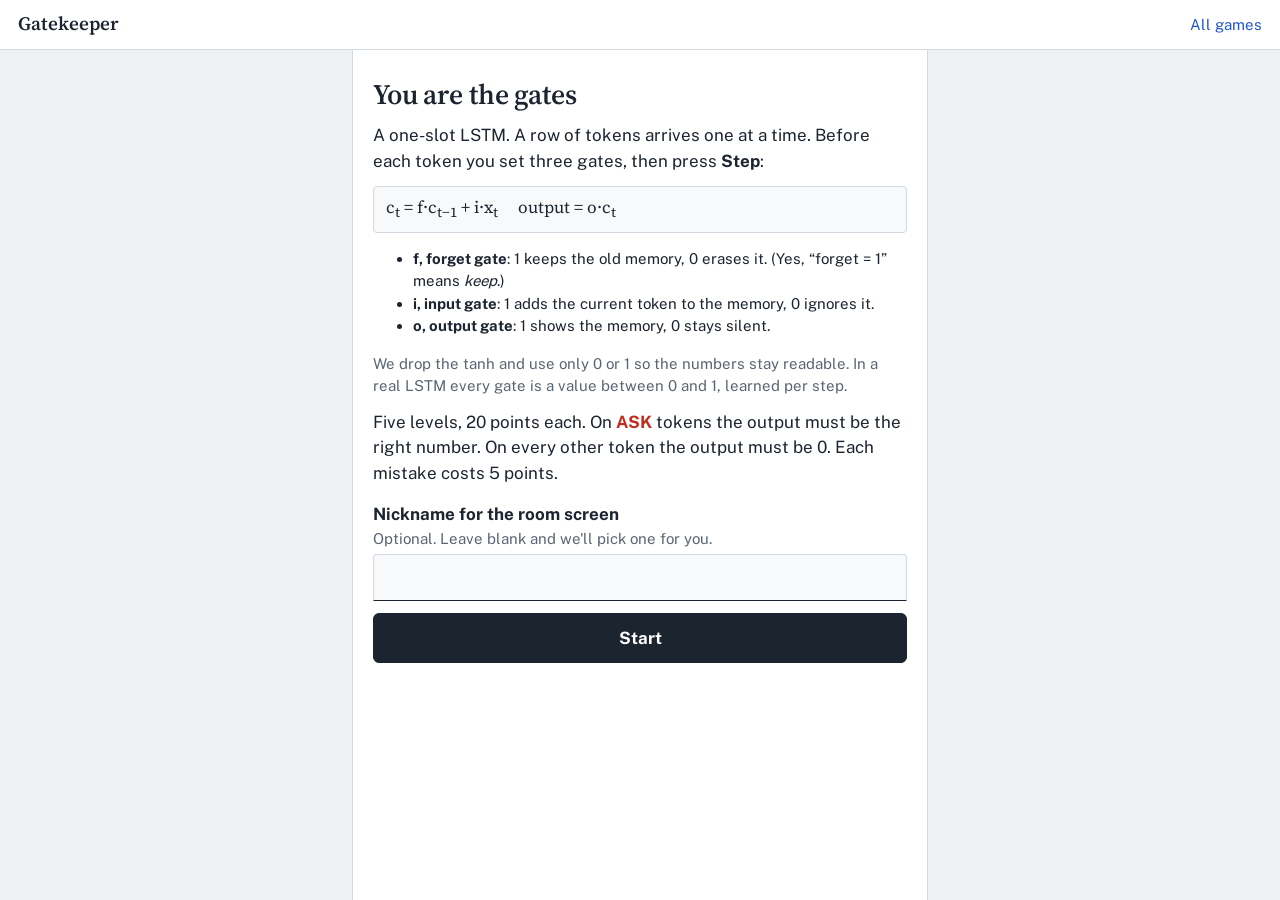
==== gatekeeper.html @ cf1b731d "QIPPG103 sequence models and RL: three classroom games, slides, worksheets, case-study code Games: H" ====
<!doctype html>
<html lang="en">
<head>
<meta charset="utf-8">
<meta name="viewport" content="width=device-width, initial-scale=1">
<title>Gatekeeper</title>
<link rel="stylesheet" href="style.css">
<style>
  .tokens{display:flex;gap:6px;margin:6px 0 14px;flex-wrap:wrap}
  .tok{min-width:46px;border:1.5px solid var(--rule);border-radius:6px;padding:6px 4px;text-align:center;background:var(--paper)}
  .tok .v{font:600 20px/1.1 var(--serif)}
  .tok .k{font-size:11px;color:var(--muted);text-transform:uppercase;letter-spacing:.04em}
  .tok.now{border-color:var(--ink);box-shadow:0 0 0 2px var(--ink)}
  .tok.done{opacity:.45}
  .tok.store .k{color:var(--blue);font-weight:700}
  .tok.ask .k{color:var(--red);font-weight:700}
  .belt{display:flex;align-items:center;gap:12px;border:1px solid var(--rule);border-radius:6px;padding:10px 12px;margin:0 0 12px;background:var(--field)}
  .belt .lab{font-size:14px;color:var(--muted);flex:1}
  .belt .num{font:600 34px/1 var(--serif);font-variant-numeric:tabular-nums;min-width:2.2ch;text-align:right}
  .gates{display:grid;grid-template-columns:repeat(3,1fr);gap:8px;margin:0 0 12px}
  .gates.one{grid-template-columns:1fr}
  .gate{border:1.5px solid var(--ink);border-radius:6px;background:var(--paper);color:var(--ink);padding:10px 6px;font:700 15px/1.25 var(--ui);cursor:pointer;text-align:center}
  .gate small{display:block;font-weight:400;color:var(--muted);font-size:12px}
  .gate .st{font:600 26px/1.1 var(--serif);display:block}
  .gate.on{background:var(--ink);color:var(--paper)}
  .gate.on small{color:var(--paper);opacity:.8}
  table.trace{width:100%;border-collapse:collapse;font-size:14px;margin:6px 0 14px}
  table.trace th,table.trace td{border-bottom:1px solid var(--rule);padding:5px 4px;text-align:center}
  table.trace td.bad{color:var(--red);font-weight:700}
  table.trace td.ok{color:var(--blue);font-weight:700}
  .goal{border-left:3px solid var(--ink);padding:4px 0 4px 12px;margin:0 0 14px}
</style>
</head>
<body>
<header class="bar"><p class="title">Gatekeeper</p><a href="index.html">All games</a></header>
<main class="sheet">

  <section id="start">
    <h1>You are the gates</h1>
    <p>A one-slot LSTM. A row of tokens arrives one at a time. Before each token you set three gates, then press <b>Step</b>:</p>
    <p class="eq">c<sub>t</sub> = f·c<sub>t−1</sub> + i·x<sub>t</sub> &nbsp;&nbsp;&nbsp; output = o·c<sub>t</sub></p>
    <ul class="small">
      <li><b>f, forget gate</b>: 1 keeps the old memory, 0 erases it. (Yes, “forget = 1” means <i>keep</i>.)</li>
      <li><b>i, input gate</b>: 1 adds the current token to the memory, 0 ignores it.</li>
      <li><b>o, output gate</b>: 1 shows the memory, 0 stays silent.</li>
    </ul>
    <p class="muted small">We drop the tanh and use only 0 or 1 so the numbers stay readable. In a real LSTM every gate is a value between 0 and 1, learned per step.</p>
    <p>Five levels, 20 points each. On <span style="color:var(--red);font-weight:700">ASK</span> tokens the output must be the right number. On every other token the output must be 0. Each mistake costs 5 points.</p>
    <label for="nick">Nickname for the room screen<span class="hint">Optional. Leave blank and we'll pick one for you.</span></label>
    <input type="text" id="nick" maxlength="30" autocomplete="off">
    <p></p>
    <button class="btn primary" id="go">Start</button>
  </section>

  <section id="play" class="hidden">
    <div class="progress"><span id="qn">Level 1 of 5</span><span>Score <b id="sc">0</b></span></div>
    <div class="drain"><i id="tb" style="width:0%"></i></div>
    <p class="kicker" id="kick"></p>
    <h2 style="margin-top:0" id="ltitle"></h2>
    <div class="goal" id="goal"></div>
    <div class="tokens" id="tokens"></div>
    <div class="belt"><span class="lab" id="beltlab">Cell state (the belt)</span><span class="num" id="cval">0</span></div>
    <div id="controls">
      <div class="gates" id="gates"></div>
      <button class="btn primary" id="step">Step</button>
    </div>
    <table class="trace" id="trace"></table>
    <div id="fb" class="hidden">
      <div class="note" id="vd"></div>
      <button class="btn primary" id="next">Next level</button>
    </div>
  </section>

  <section id="end" class="hidden">
    <p class="muted" style="margin:0">Your score</p>
    <div class="score"><span id="fs">0</span><small> out of 100</small></div>
    <p id="msg"></p>
    <p class="status" id="sent"></p>
    <hr>
    <h2>What the levels were showing</h2>
    <p><b>Store and recall.</b> Write with i = 1 once, then hold with f = 1 and keep o = 0 until asked.</p>
    <p><b>Overwrite.</b> A new value needs f = 0 and i = 1 on the same step: erase and write together.</p>
    <p><b>Count.</b> The belt adds. f = 1 and i = 1 on each star keeps a running total. A plain RNN, which squashes everything through tanh at every step, has no clean way to do this.</p>
    <p><b>Recall twice.</b> Showing the memory (o = 1) does not use it up.</p>
    <p><b>GRU.</b> One gate z mixes old and new: h = (1 − z)·h + z·x. Storing and holding are easy. Counting is impossible, because writing always erases the same share of what was there.</p>
    <h2>Your levels</h2>
    <ol class="review" id="review"></ol>
    <p></p>
    <button class="btn" id="again">Play again</button>
  </section>

</main>
<script src="config.js"></script>
<script src="results-client.js"></script>
<script>
const $=id=>document.getElementById(id);
// Token kinds: "store" (worth remembering), "noise" (a distractor), "star"/"dot" (for counting), "ask" (output required).
const LEVELS=[
  {id:"l1",title:"Store and recall",goal:"Remember the STORE number through the noise, and say it only when asked.",
   toks:[{v:5,k:"store"},{v:2,k:"noise"},{v:9,k:"noise"},{v:4,k:"noise"},{v:0,k:"ask",want:5}]},
  {id:"l2",title:"Overwrite",goal:"The subject changes halfway. When asked, give the <i>latest</i> STORE number.",
   toks:[{v:3,k:"store"},{v:8,k:"noise"},{v:6,k:"store"},{v:1,k:"noise"},{v:0,k:"ask",want:6}]},
  {id:"l3",title:"Count the stars",goal:"Each ★ is worth 1, and so is each ◆. Count only the stars. Say the count when asked.",
   toks:[{v:1,k:"star"},{v:1,k:"dot"},{v:1,k:"star"},{v:1,k:"star"},{v:1,k:"dot"},{v:0,k:"ask",want:3}]},
  {id:"l4",title:"Recall twice",goal:"Answer the first question, then switch to the new STORE number for the second.",
   toks:[{v:4,k:"store"},{v:7,k:"noise"},{v:0,k:"ask",want:4},{v:2,k:"store"},{v:5,k:"noise"},{v:0,k:"ask",want:2}]},
  {id:"l5",title:"Now you are a GRU",gru:true,goal:"A GRU has one gate. Each step: h = (1 − z)·h + z·x, and h is always visible. Hold the STORE number so that h is right when asked (only ASK steps are checked).",
   toks:[{v:6,k:"store"},{v:3,k:"noise"},{v:8,k:"noise"},{v:1,k:"noise"},{v:0,k:"ask",want:6}]}
];
const KLAB={store:"store",noise:"noise",star:"★",dot:"◆",ask:"ask"};
let nick="",li=0,score=0,log=[],L=null,t=0,c=0,g={},rows=[],mistakes=0;

function show(id){for(const s of ["start","play","end"])$(s).classList.toggle("hidden",s!==id);window.scrollTo(0,0)}
function start(){nick=Results.cleanNick($("nick").value);li=0;score=0;log=[];$("sc").textContent=0;show("play");level()}

function level(){
  L=LEVELS[li];t=0;c=0;rows=[];mistakes=0;
  $("qn").textContent="Level "+(li+1)+" of 5";$("tb").style.width=(li/5*100)+"%";
  $("kick").textContent=L.gru?"GRU level · 20 points":"LSTM level · 20 points";
  $("ltitle").textContent=L.title;$("goal").innerHTML=L.goal;
  $("beltlab").textContent=L.gru?"Hidden state h (always shown)":"Cell state c (the belt)";
  $("controls").classList.remove("hidden");$("fb").classList.add("hidden");
  resetGates();render();
}
function resetGates(){g=L.gru?{z:0}:{f:0,i:0,o:0}}
function gateBtns(){
  const defs=L.gru?[["z","update z","1 = take the token, 0 = keep h"]]:
    [["f","forget f","1 = keep, 0 = erase"],["i","input i","1 = add token"],["o","output o","1 = show"]];
  $("gates").className="gates"+(L.gru?" one":"");
  $("gates").innerHTML=defs.map(([k,n,h])=>`<button class="gate ${g[k]?'on':''}" data-k="${k}" aria-pressed="${!!g[k]}">${n}<span class="st">${g[k]}</span><small>${h}</small></button>`).join("");
  document.querySelectorAll(".gate").forEach(b=>b.onclick=()=>{g[b.dataset.k]=g[b.dataset.k]?0:1;gateBtns()});
}
function tokHTML(x,k){
  return `<div class="tok ${x.k==='store'?'store':''} ${x.k==='ask'?'ask':''} ${k<t?'done':''} ${k===t?'now':''}"><div class="k">${KLAB[x.k]}</div><div class="v">${x.k==='ask'?'?':x.v}</div></div>`;
}
function render(){
  $("tokens").innerHTML=L.toks.map(tokHTML).join("");
  $("cval").textContent=fmt(c);gateBtns();
  const head=L.gru?"<tr><th>token</th><th>z</th><th>h</th><th>checked?</th></tr>":"<tr><th>token</th><th>f i o</th><th>belt c</th><th>output</th><th></th></tr>";
  $("trace").innerHTML=rows.length?head+rows.join(""):"";
}
function fmt(v){return Math.round(v*100)/100}

function step(){
  const x=L.toks[t];let out,ok,note;
  if(L.gru){
    c=(1-g.z)*c+g.z*x.v;out=c;
    if(x.k==="ask"){ok=Math.abs(out-x.want)<1e-9;note=ok?"right":"wanted "+x.want}else{ok=true;note="–"}
    rows.push(`<tr><td>${KLAB[x.k]} ${x.k==='ask'?'':x.v}</td><td>${g.z}</td><td>${fmt(c)}</td><td class="${x.k==='ask'?(ok?'ok':'bad'):''}">${note}</td></tr>`);
  }else{
    c=g.f*c+g.i*x.v;out=g.o*c;
    if(x.k==="ask"){ok=Math.abs(out-x.want)<1e-9;note=ok?"right":"wanted "+x.want}
    else{ok=out===0;note=ok?"silent":"leak"}
    rows.push(`<tr><td>${KLAB[x.k]} ${x.k==='ask'?'?':x.v}</td><td>${g.f} ${g.i} ${g.o}</td><td>${fmt(c)}</td><td>${fmt(out)}</td><td class="${ok?'ok':'bad'}">${note}</td></tr>`);
  }
  if(!ok)mistakes++;
  t++;resetGates();render();
  if(t>=L.toks.length)endLevel();
}
function endLevel(){
  const p=Math.max(0,20-5*mistakes);score+=p;$("sc").textContent=score;
  $("controls").classList.add("hidden");
  const tips={
    l1:"Pattern: store with f0 i1 o0, hold with f1 i0 o0, answer with f1 i0 o1.",
    l2:"The new subject needs f0 i1 on the same step: erase and write together. With f1 i1 you get 3 + 6 = 9.",
    l3:"On every ★ set f1 i1; on every ◆ set f1 i0. The belt keeps a running total because it adds.",
    l4:"Showing the memory (o1) does not use it up. After the first answer, f0 i1 on the new STORE token.",
    l5:"z = 1 on the STORE token, z = 0 afterwards. Now try counting with one gate in your head: z = 1 replaces the total, z = 0.5 halves it. A GRU cannot add."
  };
  log.push({id:L.id,label:L.title,p,mistakes,tip:tips[L.id]});
  $("vd").className="note "+(p===20?"right":"wrong");
  $("vd").innerHTML="<b>"+p+" of 20"+(mistakes?" ("+mistakes+" mistake"+(mistakes>1?"s":"")+")":"")+".</b> "+tips[L.id];
  $("fb").classList.remove("hidden");
  $("next").textContent=li===LEVELS.length-1?"See my score":"Next level";
  $("fb").scrollIntoView({behavior:"smooth",block:"nearest"});
}
function nextLevel(){li++;if(li<LEVELS.length)level();else finish()}

function finish(){
  $("tb").style.width="100%";show("end");$("fs").textContent=score;
  $("msg").textContent=score>=90?"You'd make a good forget gate.":score>=60?"Most of it is there. Look at the level where you lost points.":"The most common slip: setting “forget” to 0 to keep things. In an LSTM, f = 1 keeps.";
  $("review").innerHTML=log.map((r,k)=>`<li><span class="verdict ${r.p===20?'real':'fake'}">Level ${k+1}: ${r.p} / 20</span><p class="small" style="margin:4px 0 0">${r.label}</p><p class="muted small" style="margin:2px 0 0">${r.tip}</p></li>`).join("");
  report();
}
async function report(){
  const el=$("sent");
  if(!Results.ready){el.textContent="Show your score when the speaker asks.";return}
  el.textContent="Sending your score to the room screen…";
  const r=await Results.send({game:"gate",nickname:nick,score:score,total:100,
    answers:log.map(x=>({id:x.id,label:x.label,truth:"full marks",correct:x.p===20}))});
  el.textContent=r.ok?("Your score is on the room screen as “"+nick+"”."):"The room screen didn't receive your score. Show it when the speaker asks.";
}
$("go").onclick=start;$("again").onclick=start;$("step").onclick=step;$("next").onclick=nextLevel;
</script>
</body>
</html>
---- style.css ----
/* Shared look for the classroom games: a reviewer's desk.
   Interface: Public Sans. Text under judgement: Source Serif 4.
   Red pen marks what is wrong or fabricated; editor's blue marks what checks out.
   Fonts are self-hosted (SIL Open Font License; see fonts/). */

@font-face{font-family:"Public Sans";src:url(fonts/public-sans-latin-400-normal.woff2) format("woff2");font-weight:400;font-style:normal;font-display:swap}
@font-face{font-family:"Public Sans";src:url(fonts/public-sans-latin-700-normal.woff2) format("woff2");font-weight:700;font-style:normal;font-display:swap}
@font-face{font-family:"Source Serif 4";src:url(fonts/source-serif-4-latin-opsz-normal.woff2) format("woff2-variations");font-weight:200 900;font-style:normal;font-display:swap}
@font-face{font-family:"Source Serif 4";src:url(fonts/source-serif-4-latin-opsz-italic.woff2) format("woff2-variations");font-weight:200 900;font-style:italic;font-display:swap}

:root{
  --ground:#EEF1F4;
  --paper:#FFFFFF;
  --ink:#1C2430;
  --muted:#5B6573;
  --rule:#D3D9E0;
  --red:#C42B1C;
  --blue:#2357C6;
  --field:#F7F9FB;
  --ui:"Public Sans",system-ui,-apple-system,"Segoe UI",sans-serif;
  --serif:"Source Serif 4",Georgia,"Times New Roman",serif;
}
@media (prefers-color-scheme:dark){
  :root{--ground:#12161C;--paper:#1A2029;--ink:#E8ECF1;--muted:#9AA4B2;--rule:#2E3744;--red:#F0614F;--blue:#86A8F2;--field:#151A22}
}
*{box-sizing:border-box}
html{-webkit-text-size-adjust:100%}
body{margin:0;background:var(--ground);color:var(--ink);font:17px/1.5 var(--ui)}
a{color:var(--blue)}
:focus-visible{outline:3px solid var(--blue);outline-offset:2px}

/* Top bar: what you're playing, and how far along you are */
.bar{background:var(--paper);border-bottom:1px solid var(--rule);padding:12px 18px;display:flex;align-items:baseline;justify-content:space-between;gap:12px}
.bar .title{font:600 19px/1.2 var(--serif);margin:0}
.bar a{font-size:15px;text-decoration:none}
.bar a:hover{text-decoration:underline}

/* The sheet of paper everything sits on */
.sheet{background:var(--paper);max-width:36rem;margin:0 auto;min-height:calc(100vh - 50px);padding:22px 20px 40px;border-left:1px solid var(--rule);border-right:1px solid var(--rule)}
@media (max-width:36rem){.sheet{border:0}}

h1{font:600 28px/1.2 var(--serif);margin:6px 0 12px;letter-spacing:-.005em}
h2{font:600 20px/1.3 var(--serif);margin:24px 0 8px}
p{margin:0 0 12px}
.muted{color:var(--muted)}
.small{font-size:15px}
.hidden{display:none !important}
hr{border:0;border-top:1px solid var(--rule);margin:20px 0}

/* Progress line under the bar */
.progress{display:flex;justify-content:space-between;font-size:15px;color:var(--muted);margin-bottom:6px}
.drain{height:3px;background:var(--rule);margin:0 0 18px}
.drain i{display:block;height:100%;width:100%;background:var(--ink);transition:width .1s linear}

/* Text being judged: set like a reference list or a manuscript */
.cite{font:400 19px/1.6 var(--serif);padding-left:1.5em;text-indent:-1.5em;margin:4px 0 20px;
  text-decoration:line-through;text-decoration-color:transparent;text-decoration-thickness:2px;transition:text-decoration-color .45s ease}
.cite em{font-style:italic}
.cite.struck{text-decoration-color:var(--red)}
.cite.checked{box-shadow:inset 3px 0 0 var(--blue);padding-left:calc(1.5em + 10px)}
.para{font:400 18px/1.65 var(--serif);margin:4px 0 20px}

/* Buttons: plain, rectangular, legible from a phone at arm's length */
.btn{display:block;width:100%;border:1.5px solid var(--ink);background:var(--paper);color:var(--ink);border-radius:6px;padding:14px 16px;font:700 17px/1.2 var(--ui);cursor:pointer;text-align:center;text-decoration:none}
.btn:active{transform:translateY(1px)}
.btn.primary{background:var(--ink);color:var(--paper)}
.pair{display:flex;gap:10px}
.pair .btn{flex:1}
.btn.blue{border-color:var(--blue);color:var(--blue)}
.btn.red{border-color:var(--red);color:var(--red)}
.btn.blue:active{background:var(--blue);color:var(--paper)}
.btn.red:active{background:var(--red);color:var(--paper)}

/* Feedback after an answer: a margin note, not a banner */
.note{border-left:3px solid var(--rule);padding:4px 0 4px 14px;margin:0 0 18px}
.note b{font-weight:700}
.note.right{border-color:var(--blue)}
.note.right b{color:var(--blue)}
.note.wrong{border-color:var(--red)}
.note.wrong b{color:var(--red)}

/* Inputs */
label{display:block;font-weight:700;margin:16px 0 4px}
label .hint{display:block;font-weight:400;color:var(--muted);font-size:15px}
input[type=text],textarea{width:100%;border:1px solid var(--rule);border-bottom:1.5px solid var(--ink);border-radius:4px 4px 0 0;padding:10px 12px;font:17px/1.45 var(--ui);background:var(--field);color:var(--ink)}
textarea{resize:vertical}
input[type=checkbox]{width:20px;height:20px;accent-color:var(--blue);flex:none;margin-top:2px}
.check{display:flex;gap:10px;align-items:flex-start;font-weight:400;margin:10px 0}

/* Score */
.score{font:600 64px/1 var(--serif);margin:8px 0 6px}
.score small{font-size:28px;color:var(--muted);font-weight:400}

/* Lists of items reviewed at the end */
ol.review{list-style:none;padding:0;margin:0}
ol.review li{border-top:1px solid var(--rule);padding:14px 0}
ol.review .cite{font-size:16px;margin:4px 0 6px}
.verdict{font-weight:700;font-size:15px}
.verdict.real,.verdict.human{color:var(--blue)}
.verdict.fake,.verdict.machine{color:var(--red)}

.status{font-size:15px;color:var(--muted);margin-top:10px}
.warn{border-left:3px solid var(--red);padding:6px 0 6px 12px;color:var(--red);font-size:15px;margin:0 0 16px}

@media (prefers-reduced-motion:reduce){*{transition:none !important}}

/* ---------- additions for the QIPPG103 games ---------- */
.kicker{font-size:15px;color:var(--muted);margin:0 0 2px}
.task{font:400 18px/1.55 var(--serif);margin:4px 0 14px}
.chart{width:100%;height:auto;display:block;background:var(--field);border:1px solid var(--rule);border-radius:4px;margin:4px 0 10px}
.chart text{font:12px var(--ui);fill:var(--muted)}
.legend{display:flex;gap:16px;font-size:14px;color:var(--muted);margin:-4px 0 12px;flex-wrap:wrap}
.legend i{display:inline-block;width:18px;height:3px;vertical-align:middle;margin-right:6px}
.slider{margin:6px 0 14px}
.slider .row{display:flex;justify-content:space-between;align-items:baseline;font-weight:700}
.slider .val{font:600 20px/1 var(--serif);font-variant-numeric:tabular-nums}
.slider .lock{font-weight:400;color:var(--muted);font-size:14px}
input[type=range]{width:100%;accent-color:var(--ink);height:32px}
input[type=range]:disabled{opacity:.45}
.opts .btn{margin:0 0 10px;text-align:left}
.opts .btn.chosen-right{border-color:var(--blue);background:var(--blue);color:var(--paper)}
.opts .btn.chosen-wrong{border-color:var(--red);background:var(--red);color:var(--paper)}
.opts .btn.was-right{border-color:var(--blue);color:var(--blue)}
.eq{font:400 17px/1.5 var(--serif);background:var(--field);border:1px solid var(--rule);border-radius:4px;padding:8px 12px;margin:0 0 12px;overflow-x:auto;white-space:nowrap}
.pts{font:600 15px var(--ui);color:var(--muted)}
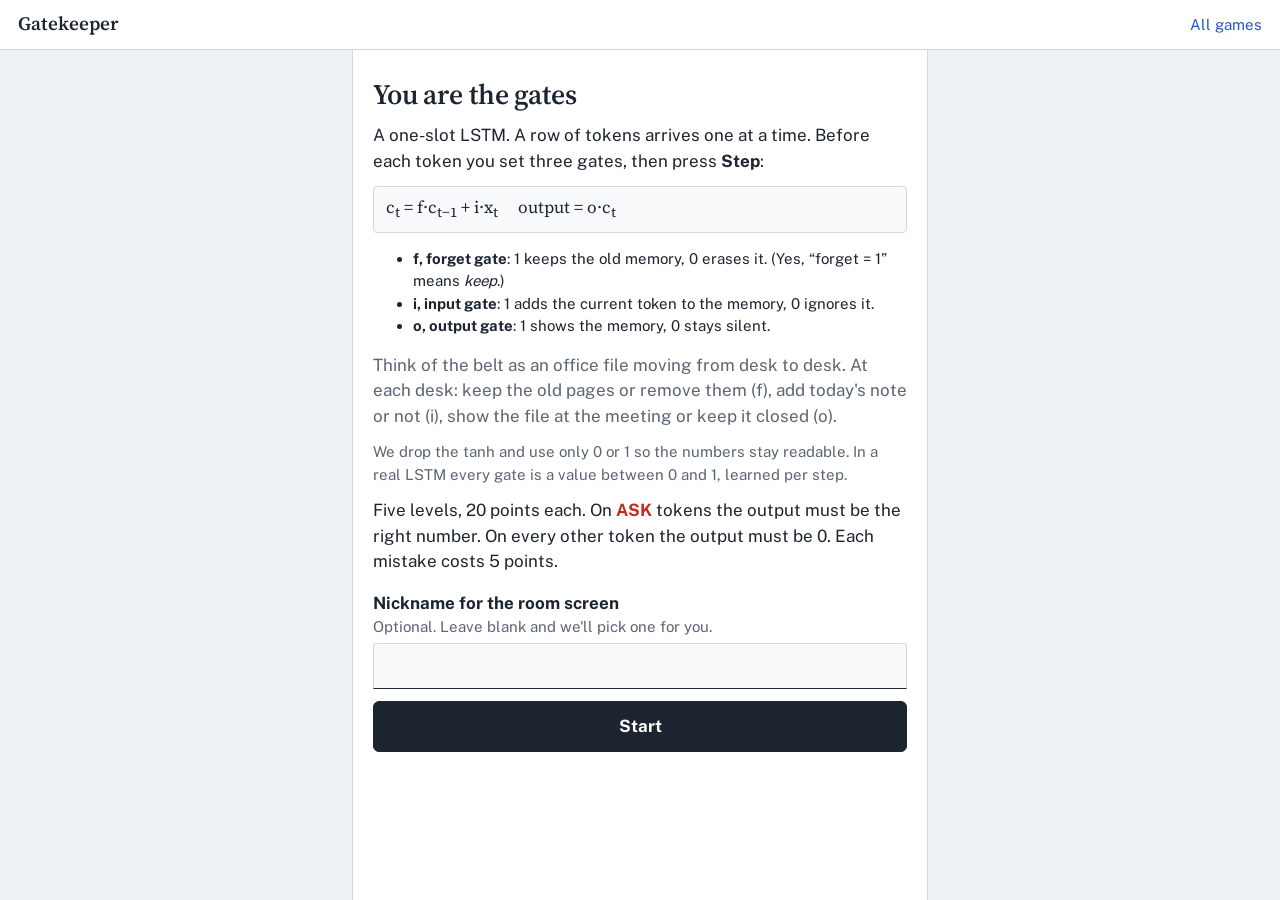
==== commit de95c3fb: "Add everyday analogies for non-CSE faculty; slide builds; shorter worksheets Nineteen 'think of it a" ====
--- a/gatekeeper.html
+++ b/gatekeeper.html
@@ -44,6 +44,7 @@
       <li><b>i, input gate</b>: 1 adds the current token to the memory, 0 ignores it.</li>
       <li><b>o, output gate</b>: 1 shows the memory, 0 stays silent.</li>
     </ul>
+    <p class="muted">Think of the belt as an office file moving from desk to desk. At each desk: keep the old pages or remove them (f), add today's note or not (i), show the file at the meeting or keep it closed (o).</p>
     <p class="muted small">We drop the tanh and use only 0 or 1 so the numbers stay readable. In a real LSTM every gate is a value between 0 and 1, learned per step.</p>
     <p>Five levels, 20 points each. On <span style="color:var(--red);font-weight:700">ASK</span> tokens the output must be the right number. On every other token the output must be 0. Each mistake costs 5 points.</p>
     <label for="nick">Nickname for the room screen<span class="hint">Optional. Leave blank and we'll pick one for you.</span></label>
@@ -104,7 +105,7 @@
    toks:[{v:1,k:"star"},{v:1,k:"dot"},{v:1,k:"star"},{v:1,k:"star"},{v:1,k:"dot"},{v:0,k:"ask",want:3}]},
   {id:"l4",title:"Recall twice",goal:"Answer the first question, then switch to the new STORE number for the second.",
    toks:[{v:4,k:"store"},{v:7,k:"noise"},{v:0,k:"ask",want:4},{v:2,k:"store"},{v:5,k:"noise"},{v:0,k:"ask",want:2}]},
-  {id:"l5",title:"Now you are a GRU",gru:true,goal:"A GRU has one gate. Each step: h = (1 − z)·h + z·x, and h is always visible. Hold the STORE number so that h is right when asked (only ASK steps are checked).",
+  {id:"l5",title:"Now you are a GRU",gru:true,goal:"A GRU has one gate, like a single-lever mixer tap: more new water means less old. Each step: h = (1 − z)·h + z·x, and h is always visible. Hold the STORE number so that h is right when asked (only ASK steps are checked).",
    toks:[{v:6,k:"store"},{v:3,k:"noise"},{v:8,k:"noise"},{v:1,k:"noise"},{v:0,k:"ask",want:6}]}
 ];
 const KLAB={store:"store",noise:"noise",star:"★",dot:"◆",ask:"ask"};
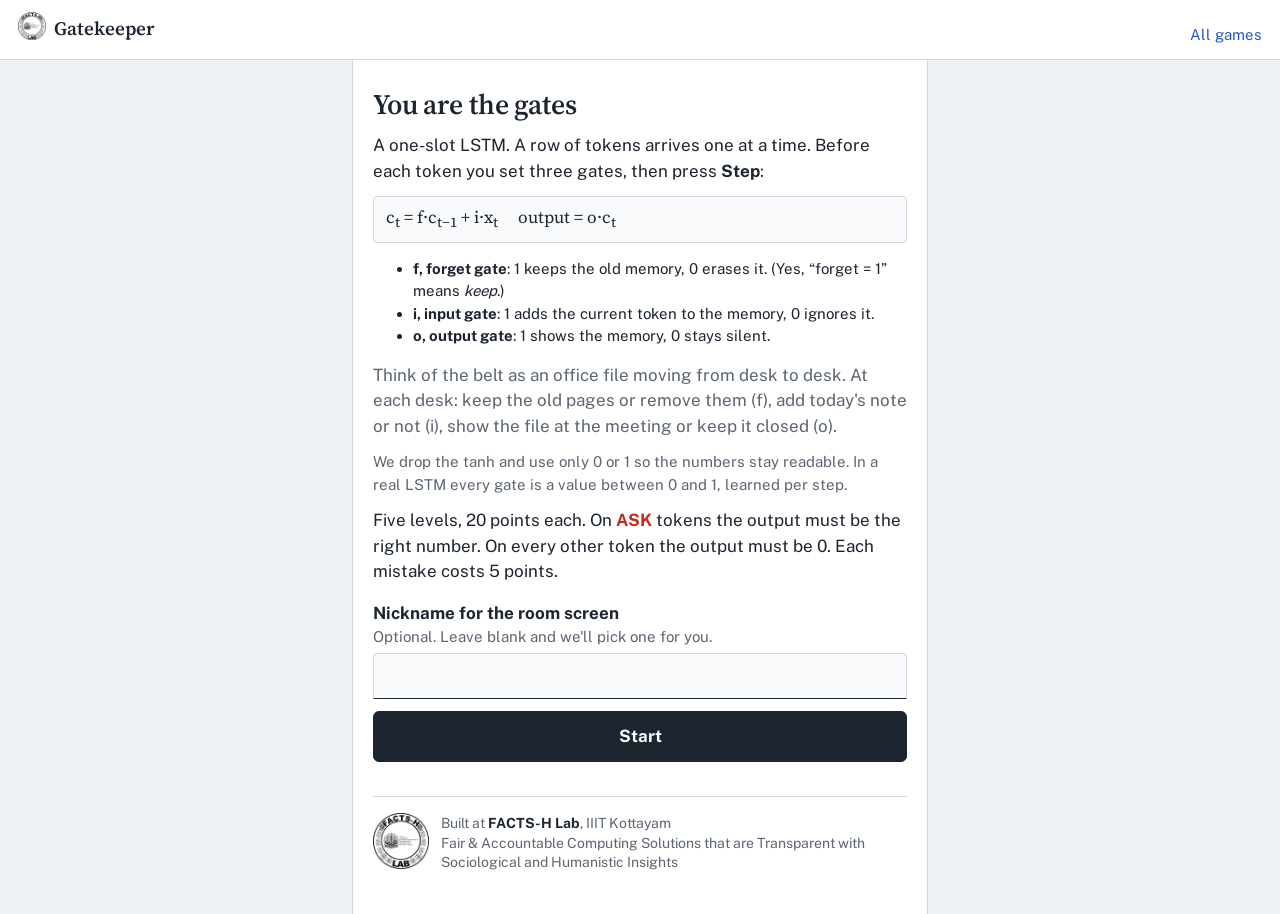
==== commit 307f3ea1: "Add FACTS-H Lab branding to the games and room screen Logo in each game's top bar and on the home pa" ====
--- a/gatekeeper.html
+++ b/gatekeeper.html
@@ -32,7 +32,7 @@
 </style>
 </head>
 <body>
-<header class="bar"><p class="title">Gatekeeper</p><a href="index.html">All games</a></header>
+<header class="bar"><p class="title"><picture><source srcset="img/factsh-logo-white.png" media="(prefers-color-scheme: dark)"><img src="img/factsh-logo.png" alt="FACTS-H Lab logo" width="28" height="28"></picture>Gatekeeper</p><a href="index.html">All games</a></header>
 <main class="sheet">
 
   <section id="start">
@@ -78,6 +78,9 @@
     <p id="msg"></p>
     <p class="status" id="sent"></p>
     <hr>
+    <div class="labcard"><picture><source srcset="img/factsh-logo-white.png" media="(prefers-color-scheme: dark)"><img src="img/factsh-logo.png" alt="FACTS-H Lab logo" width="72" height="72"></picture>
+      <p><b>This game was built at FACTS-H Lab</b>, IIIT Kottayam. If your department has data and a question it could answer, talk to Dr. Sara Renjit after the session. <a href="https://factsh.iiitkottayam.ac.in" target="_blank" rel="noopener">factsh.iiitkottayam.ac.in</a></p>
+    </div>
     <h2>What the levels were showing</h2>
     <p><b>Store and recall.</b> Write with i = 1 once, then hold with f = 1 and keep o = 0 until asked.</p>
     <p><b>Overwrite.</b> A new value needs f = 0 and i = 1 on the same step: erase and write together.</p>
@@ -90,6 +93,8 @@
     <button class="btn" id="again">Play again</button>
   </section>
 
+  <a class="lab" href="https://factsh.iiitkottayam.ac.in" target="_blank" rel="noopener"><picture><source srcset="img/factsh-logo-white.png" media="(prefers-color-scheme: dark)"><img src="img/factsh-logo.png" alt="FACTS-H Lab logo" width="56" height="56"></picture>
+    <span>Built at <b>FACTS-H Lab</b>, IIIT Kottayam<br>Fair &amp; Accountable Computing Solutions that are Transparent with Sociological and Humanistic Insights</span></a>
 </main>
 <script src="config.js"></script>
 <script src="results-client.js"></script>
--- a/style.css
+++ b/style.css
@@ -123,3 +123,14 @@
 .opts .btn.was-right{border-color:var(--blue);color:var(--blue)}
 .eq{font:400 17px/1.5 var(--serif);background:var(--field);border:1px solid var(--rule);border-radius:4px;padding:8px 12px;margin:0 0 12px;overflow-x:auto;white-space:nowrap}
 .pts{font:600 15px var(--ui);color:var(--muted)}
+
+/* ---------- FACTS-H Lab branding ---------- */
+.lab{display:flex;align-items:center;gap:12px;margin:34px 0 0;padding:16px 0 0;border-top:1px solid var(--rule);color:var(--muted);font-size:14px;line-height:1.4;text-decoration:none}
+.lab img{width:56px;height:56px;flex:none}
+.lab b{color:var(--ink);font-weight:700}
+.lab:hover b{text-decoration:underline}
+.labcard{display:flex;gap:14px;align-items:center;border:1px solid var(--rule);border-radius:6px;padding:14px;margin:18px 0;background:var(--field)}
+.labcard img{width:72px;height:72px;flex:none}
+.labcard p{margin:0;font-size:15px}
+.bar .title{display:flex;align-items:center;gap:8px}
+.bar .title img{width:28px;height:28px}
